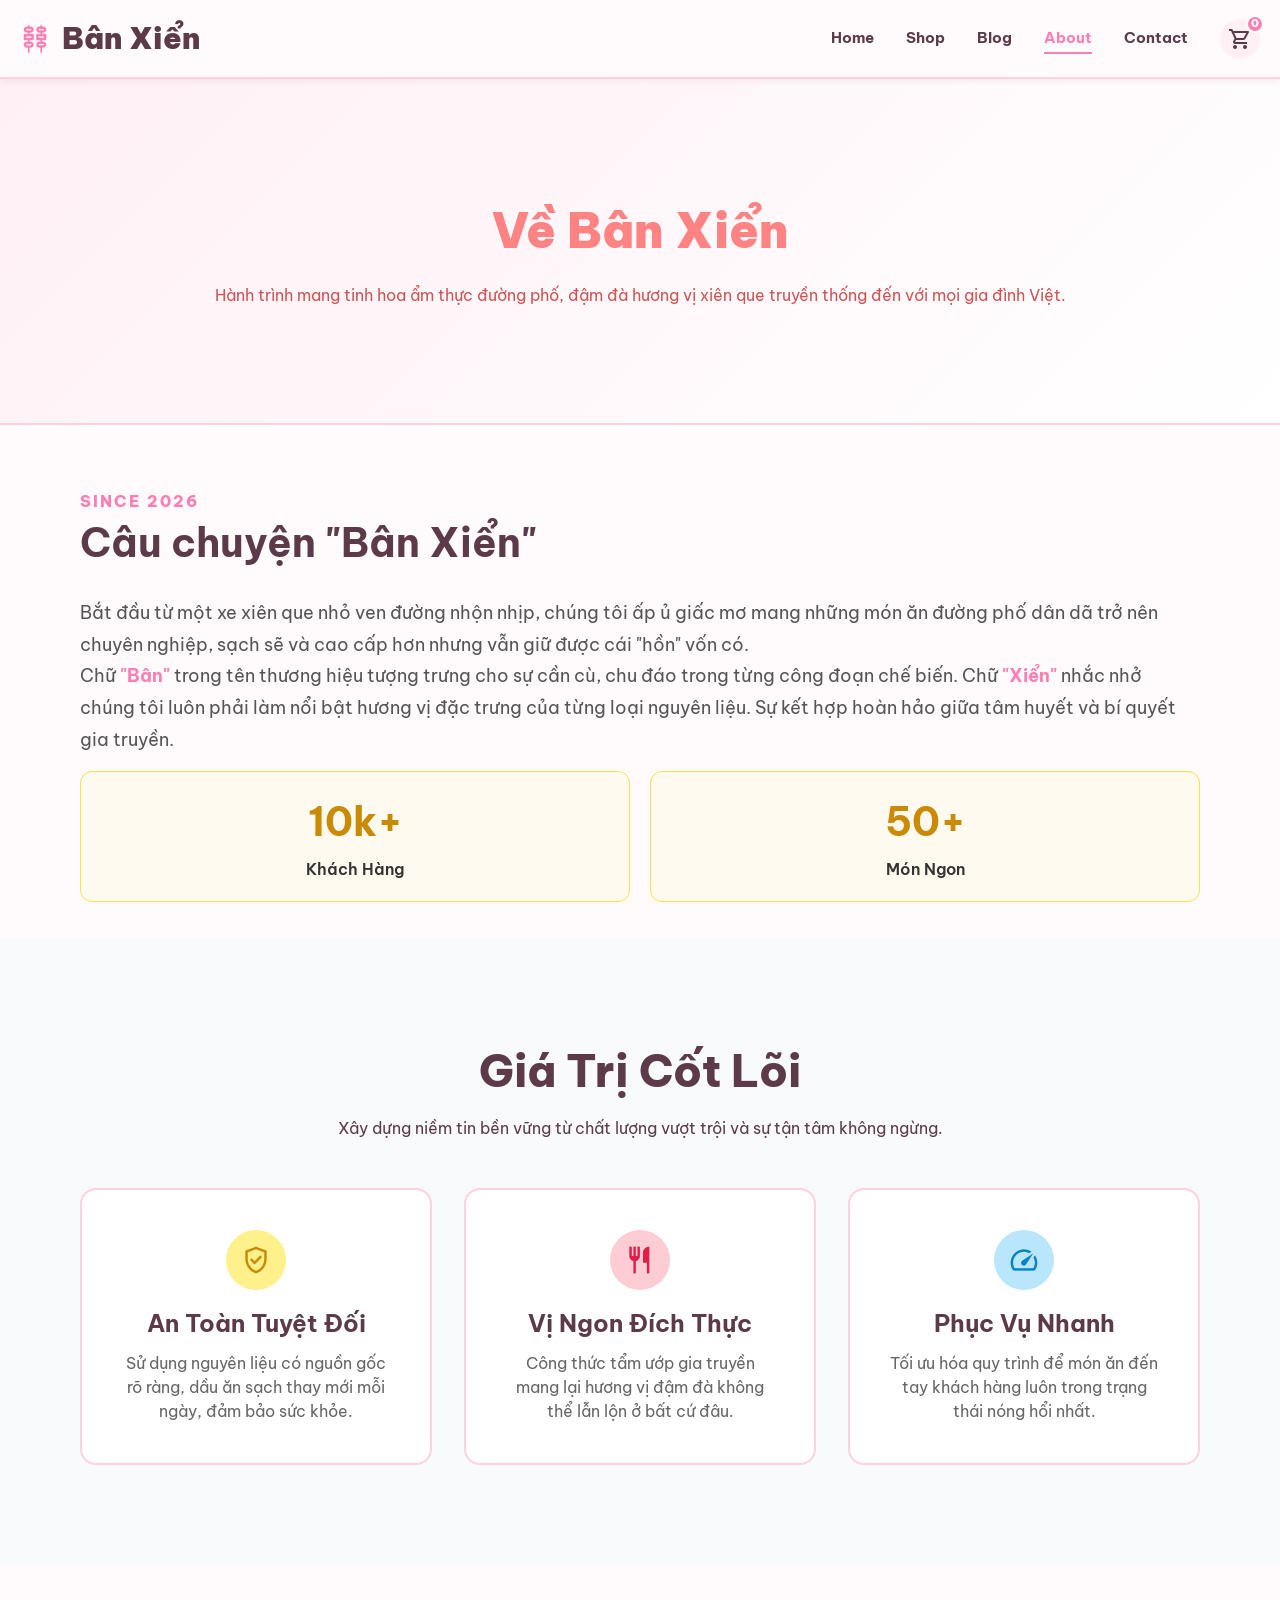
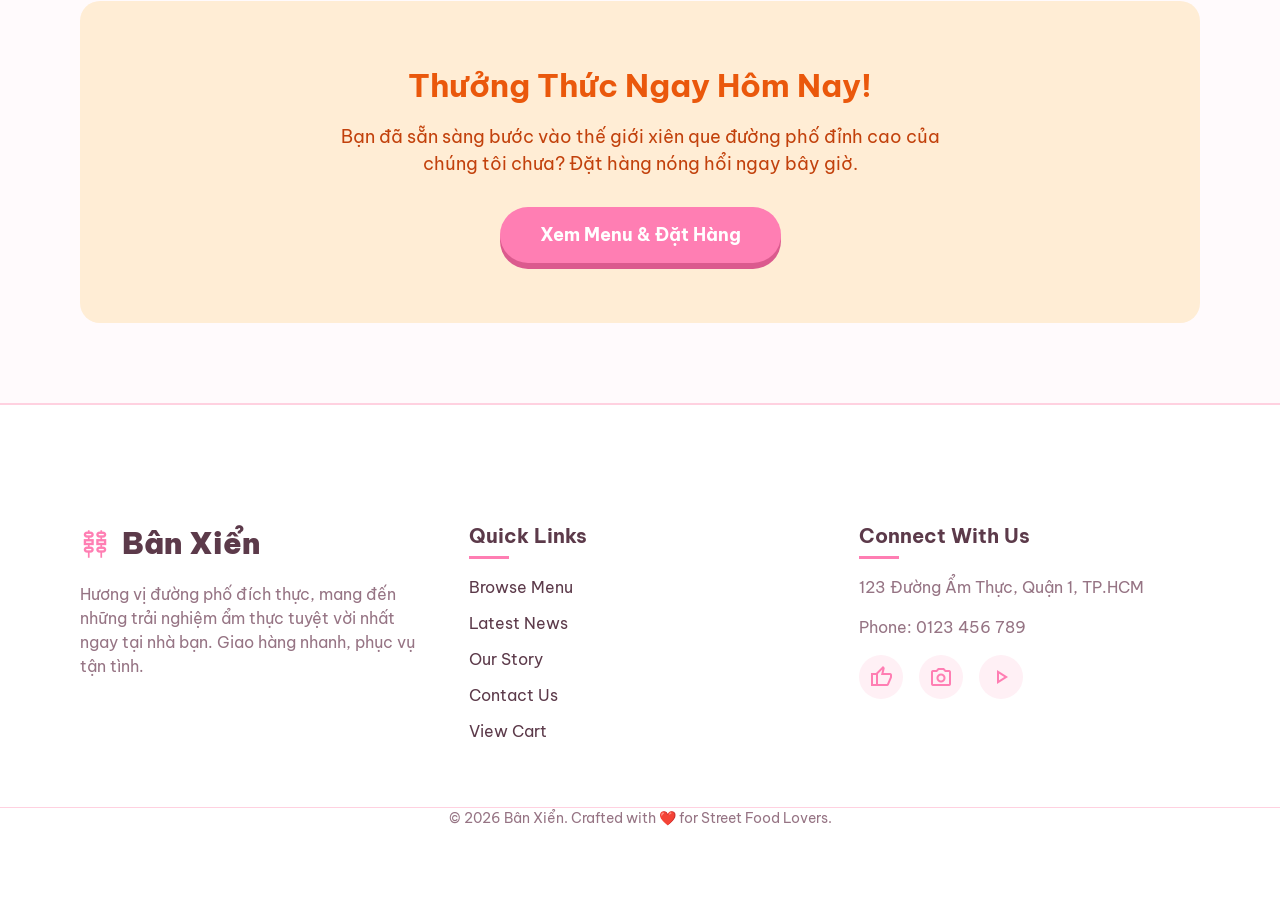
==== src/about.html @ ad4b0586 "refactor: move about.html to src directory and update navigation links in index.html" ====
<!DOCTYPE html>
<html lang="en">

<head>
    <meta charset="utf-8" />
    <meta name="viewport" content="width=device-width, initial-scale=1.0" />
    <title>About Us | Bân Xiển - Story & Brand</title>
    <!-- Fonts -->
    <link href="https://fonts.googleapis.com/css2?family=Be+Vietnam+Pro:wght@400;500;700;800;900&display=swap"
        rel="stylesheet" />
    <link href="https://fonts.googleapis.com/css2?family=Material+Symbols+Outlined:wght,FILL@100..700,0..1&display=swap"
        rel="stylesheet" />
    <!-- Styles -->

    <link rel="stylesheet" href="../style.css" />

</head>

<body>
    <!-- Mobile Menu Overlay -->
    <div class="mobile-menu-overlay" id="menuOverlay"></div>
    <div class="mobile-menu" id="mobileMenu">
        <button class="close-menu" id="closeMenu">
            <span class="material-symbols-outlined">close</span>
        </button>
        <div class="mobile-nav-links">
            <a href="../index.html">Home</a>
            <a href="./shop.html">Shop</a>
            <a href="./blog.html">Blog</a>
            <a href="./about.html" class="active">About</a>
            <a href="./contact.html">Contact</a>
        </div>
    </div>

    <div class="app-wrapper">
        <header class="header">
            <div class="header-container">
                <a href="../index.html" class="logo">
                    <span class="material-symbols-outlined icon-large">kebab_dining</span>
                    <h2>Bân Xiển</h2>
                </a>
                <div class="header-right">
                    <nav class="navbar">
                        <a href="../index.html">Home</a>
                        <a href="./shop.html">Shop</a>
                        <a href="./blog.html">Blog</a>
                        <a href="./about.html" class="active">About</a>
                        <a href="./contact.html">Contact</a>
                    </nav>
                    <div class="header-actions">
                        <a href="./cart.html" class="icon-btn cart-btn">
                            <span class="material-symbols-outlined">shopping_cart</span>
                            <span class="cart-badge">3</span>
                        </a>
                        <button class="menu-toggle" id="openMenu">
                            <span class="material-symbols-outlined">menu_open</span>
                        </button>
                    </div>
                </div>
            </div>
        </header>

        <main class="main-content">
            <header class="page-header">
                <div class="container text-center">
                    <h1>Về Bân Xiển</h1>
                    <p class="mt-2">Hành trình mang tinh hoa ẩm thực đường phố, đậm đà hương vị xiên que truyền thống
                        đến với mọi gia đình Việt.</p>
                </div>
            </header>

            <section class="container section-padding">
                <div class="about-flex" style="align-items: center; gap: 4rem;">
                    <div class="about-content">
                        <span class="text-primary"
                            style="font-weight: 800; letter-spacing: 2px; text-transform: uppercase;">Since 2026</span>
                        <h2 style="font-size: 2.5rem; margin-bottom: 1.5rem;">Câu chuyện "Bân Xiển"</h2>
                        <p style="font-size: 1.1rem; line-height: 1.8; color: #555;">
                            Bắt đầu từ một xe xiên que nhỏ ven đường nhộn nhịp, chúng tôi ấp ủ giấc mơ mang những món ăn
                            đường phố dân dã trở nên chuyên nghiệp, sạch sẽ và cao cấp hơn nhưng vẫn giữ được cái "hồn"
                            vốn có.
                        </p>
                        <p style="font-size: 1.1rem; line-height: 1.8; color: #555;">
                            Chữ <strong class="text-primary">"Bân"</strong> trong tên thương hiệu tượng trưng cho sự cần
                            cù, chu đáo trong từng công đoạn chế
                            biến. Chữ <strong class="text-primary">"Xiển"</strong> nhắc nhở chúng tôi luôn phải làm nổi
                            bật hương vị đặc trưng của từng loại
                            nguyên liệu. Sự kết hợp hoàn hảo giữa tâm huyết và bí quyết gia truyền.
                        </p>
                        <div class="stats-grid mt-2"
                            style="display: grid; grid-template-columns: repeat(2, 1fr); gap: 20px; text-align: center;">
                            <div class="stat-card"
                                style="padding: 20px; background: #fffaf0; border-radius: 12px; border: 1px solid #fde047;">
                                <h3 style="font-size: 2.5rem; color: #ca8a04; margin-bottom: 5px;">10k+</h3>
                                <p style="font-weight: 600; color: #333;">Khách Hàng</p>
                            </div>
                            <div class="stat-card"
                                style="padding: 20px; background: #fffaf0; border-radius: 12px; border: 1px solid #fde047;">
                                <h3 style="font-size: 2.5rem; color: #ca8a04; margin-bottom: 5px;">50+</h3>
                                <p style="font-weight: 600; color: #333;">Món Ngon</p>
                            </div>
                        </div>
                    </div>
                </div>
            </section>

            <section class="section-padding bg-white-section"
                style="background: center/cover url('../assets/img/pattern-dot.png') #f9fafb;">
                <div class="container">
                    <div class="section-header text-center">
                        <h2>Giá Trị Cốt Lõi</h2>
                        <p>Xây dựng niềm tin bền vững từ chất lượng vượt trội và sự tận tâm không ngừng.</p>
                    </div>
                    <div class="features-grid">
                        <div class="feature-card"
                            style="background: white; transform: translateY(0); transition: transform 0.3s, box-shadow 0.3s; border-radius: 16px;">
                            <div class="feature-icon"
                                style="background: #fef08a; width: 60px; height: 60px; display: flex; align-items: center; justify-content: center; border-radius: 50%; margin: 0 auto 15px;">
                                <span class="material-symbols-outlined"
                                    style="color: #ca8a04; font-size: 2rem;">verified_user</span>
                            </div>
                            <h3 style="margin-bottom: 10px;">An Toàn Tuyệt Đối</h3>
                            <p style="color: #666;">Sử dụng nguyên liệu có nguồn gốc rõ ràng, dầu ăn sạch thay mới mỗi
                                ngày, đảm bảo sức khỏe.</p>
                        </div>
                        <div class="feature-card"
                            style="background: white; transform: translateY(0); transition: transform 0.3s, box-shadow 0.3s; border-radius: 16px;">
                            <div class="feature-icon"
                                style="background: #fecdd3; width: 60px; height: 60px; display: flex; align-items: center; justify-content: center; border-radius: 50%; margin: 0 auto 15px;">
                                <span class="material-symbols-outlined"
                                    style="color: #e11d48; font-size: 2rem;">restaurant</span>
                            </div>
                            <h3 style="margin-bottom: 10px;">Vị Ngon Đích Thực</h3>
                            <p style="color: #666;">Công thức tẩm ướp gia truyền mang lại hương vị đậm đà không thể lẫn
                                lộn ở bất cứ đâu.</p>
                        </div>
                        <div class="feature-card"
                            style="background: white; transform: translateY(0); transition: transform 0.3s, box-shadow 0.3s; border-radius: 16px;">
                            <div class="feature-icon"
                                style="background: #bae6fd; width: 60px; height: 60px; display: flex; align-items: center; justify-content: center; border-radius: 50%; margin: 0 auto 15px;">
                                <span class="material-symbols-outlined"
                                    style="color: #0284c7; font-size: 2rem;">speed</span>
                            </div>
                            <h3 style="margin-bottom: 10px;">Phục Vụ Nhanh</h3>
                            <p style="color: #666;">Tối ưu hóa quy trình để món ăn đến tay khách hàng luôn trong trạng
                                thái nóng hổi nhất.</p>
                        </div>
                    </div>
                </div>
            </section>

            <section class="container section-padding text-center">
                <div style="background: #ffedd5; padding: 60px 20px; border-radius: 20px;">
                    <h2 style="font-size: 2rem; color: #ea580c; margin-bottom: 15px;">Thưởng Thức Ngay Hôm Nay!</h2>
                    <p style="max-width: 600px; margin: 0 auto 30px; font-size: 1.1rem; color: #c2410c;">Bạn đã sẵn sàng
                        bước vào thế giới xiên que đường phố đỉnh cao của chúng tôi chưa? Đặt hàng nóng hổi ngay bây
                        giờ.</p>
                    <a href="./shop.html" class="btn btn-primary btn-large"
                        style="padding: 15px 40px; font-size: 1.1rem;">Xem Menu & Đặt Hàng</a>
                </div>
            </section>
        </main>

        <footer class="footer">
            <div class="container footer-grid">
                <div class="footer-col">
                    <div class="logo">
                        <span class="material-symbols-outlined icon-large">kebab_dining</span>
                        <h2>Bân Xiển</h2>
                    </div>
                    <p class="mt-2">Hương vị đường phố đích thực, mang đến những trải nghiệm ẩm thực tuyệt vời nhất ngay
                        tại nhà bạn. Giao hàng nhanh, phục vụ tận tình.</p>
                </div>
                <div class="footer-col">
                    <h3>Quick Links</h3>
                    <div class="footer-links">
                        <a href="./shop.html">Browse Menu</a>
                        <a href="./blog.html">Latest News</a>
                        <a href="./about.html">Our Story</a>
                        <a href="./contact.html">Contact Us</a>
                        <a href="./cart.html">View Cart</a>
                    </div>
                </div>
                <div class="footer-col">
                    <h3>Connect With Us</h3>
                    <p class="mb-2">123 Đường Ẩm Thực, Quận 1, TP.HCM</p>
                    <p class="mb-2">Phone: 0123 456 789</p>
                    <div class="social-icons">
                        <a href="#" class="social-icon"><span class="material-symbols-outlined">thumb_up</span></a>
                        <a href="#" class="social-icon"><span class="material-symbols-outlined">photo_camera</span></a>
                        <a href="#" class="social-icon"><span class="material-symbols-outlined">play_arrow</span></a>
                    </div>
                </div>
            </div>
            <div class="container copyright">
                <p>© 2026 Bân Xiển. Crafted with ❤️ for Street Food Lovers.</p>
            </div>
        </footer>
    </div>

    <script src="../script/script.js"></script>
</body>

</html>
---- style.css ----
/* =======================================================
   1. VARIABLES & RESET
   ======================================================= */
:root {
    --primary: #ff7eb3;
    --primary-hover: #ff5c9d;
    --primary-light: #fff0f5;
    --primary-light-hover: #ffe4ed;

    --bg-main: #fffafc;
    --bg-white: #ffffff;

    --text-dark: #5c3a4a;
    --text-muted: #967484;
    --border-color: #ffd1e0;

    --font-main: 'Be Vietnam Pro', sans-serif;
    --transition: all 0.3s ease;
}

* {
    margin: 0px 0px;
    padding: 0px 0px;
    box-sizing: border-box;
}

body {
    font-family: var(--font-main);
    background-color: var(--bg-main);
    color: var(--text-dark);
    line-height: 1.5;
    overflow-x: hidden;
}

a {
    text-decoration: none;
    color: inherit;
    transition: var(--transition);
}

ul {
    list-style: none;
}

button {
    cursor: pointer;
    border: none;
    background: none;
    font-family: inherit;
    transition: var(--transition);
}

img {
    max-width: 100%;
    height: auto;
    display: block;
}

.container {
    margin: 36px auto;
    padding: 0 20px;
}

/* Utilities */
.text-primary {
    color: var(--primary);
}

.text-center {
    text-align: center;
}

.text-small {
    font-size: 0.875rem;
}

.icon-large {
    font-size: 30px;
}

.flex-between {
    display: flex;
    justify-content: space-between;
    align-items: flex-end;
}

.section-padding {
    padding: 64px 0;
}

.bg-white-section {
    background-color: var(--bg-white);
}

.mt-1 {
    margin-top: 8px;
}

.mt-2 {
    margin-top: 16px;
}

.mb-1 {
    margin-bottom: 8px;
}

.mb-2 {
    margin-bottom: 16px;
}

/* =======================================================
   2. BUTTONS
   ======================================================= */
.btn {
    display: inline-flex;
    align-items: center;
    justify-content: center;
    font-weight: 700;
    border-radius: 9999px;
    /* Pill shape */
    transition: var(--transition);
    gap: 8px;
}

.btn-primary {
    background-color: var(--primary);
    color: white;
    box-shadow: 0 6px 0px #db5a8e;
    transform: translateY(0);
}

.btn-primary:hover {
    background-color: var(--primary-hover);
    transform: translateY(2px);
    box-shadow: 0 4px 0px #db5a8e;
}

.btn-large {
    height: 56px;
    min-width: 160px;
    padding: 0 32px;
    font-size: 1.125rem;
}

.btn-outline {
    height: 36px;
    padding: 0 16px;
    border: 2px solid var(--primary);
    color: var(--primary);
    border-radius: 8px;
}

.btn-outline:hover {
    background-color: var(--primary);
    color: white;
}

.btn-white {
    height: 56px;
    min-width: 180px;
    background-color: white;
    color: var(--primary);
    font-size: 1.125rem;
    box-shadow: 0 6px 0px rgba(0, 0, 0, 0.05);
}

.btn-white:hover {
    background-color: #f8fafc;
}

.icon-btn {
    display: flex;
    align-items: center;
    justify-content: center;
    width: 40px;
    height: 40px;
    border-radius: 50%;
    background-color: var(--primary-light);
    color: var(--text-dark);
}

.icon-btn:hover {
    background-color: var(--primary-light-hover);
}

/* =======================================================
   3. HEADER
   ======================================================= */
.header {
    position: sticky;
    top: 0;
    z-index: 1000;
    background-color: rgba(255, 250, 252, 0.95);
    backdrop-filter: blur(12px);
    border-bottom: 2px solid var(--border-color);
    box-shadow: 0 4px 6px -1px rgba(0, 0, 0, 0.05);
}

.header-container {
    display: flex;
    justify-content: space-between;
    align-items: center;
    padding: 16px 20px;
    max-width: 1440px;
    margin: 0 auto;
}

.logo {
    display: flex;
    align-items: center;
    gap: 12px;
    color: var(--primary);
    font-size: 1.25rem;
}

.logo h2 {
    font-weight: 900;
    color: var(--text-dark);
}

.header-right {
    display: flex;
    align-items: center;
    gap: 32px;
}

.navbar {
    display: none;
    /* Desktop only by default */
}

.navbar a {
    font-weight: 700;
    font-size: 0.9375rem;
    position: relative;
}

.navbar a.active,
.navbar a:hover {
    color: var(--primary);
}

.navbar a::after {
    content: '';
    position: absolute;
    bottom: -4px;
    left: 0;
    width: 0;
    height: 2px;
    background-color: var(--primary);
    transition: width 0.3s ease;
}

.navbar a.active::after,
.navbar a:hover::after {
    width: 100%;
}

.header-actions {
    display: flex;
    gap: 12px;
}

.cart-btn {
    position: relative;
}

.cart-badge {
    position: absolute;
    top: -4px;
    right: -4px;
    display: flex;
    align-items: center;
    justify-content: center;
    width: 18px;
    height: 18px;
    background-color: var(--primary);
    color: white;
    font-size: 11px;
    font-weight: 900;
    border-radius: 50%;
    border: 2px solid white;
}

.menu-toggle {
    display: flex;
    font-size: 28px;
    color: var(--text-dark);
}

/* =======================================================
   4. PRODUCT GRIDS & CARDS
   ======================================================= */
.products-grid {
    display: grid;
    grid-template-columns: repeat(auto-fill, minmax(280px, 1fr));
    gap: 24px;
}

.product-card {
    display: flex;
    flex-direction: column;
    background-color: var(--bg-white);
    border: 2px solid var(--border-color);
    border-radius: 24px;
    overflow: hidden;
    transition: var(--transition);
    height: 100%;
}

.product-card:hover {
    box-shadow: 0 15px 30px -5px rgba(255, 126, 179, 0.25);
    transform: translateY(-8px);
    border-color: var(--primary);
}

.product-image {
    width: 100%;
    aspect-ratio: 1 / 1;
    background-size: cover;
    background-position: center;
    position: relative;
}

.product-badge {
    position: absolute;
    top: 12px;
    left: 12px;
    background: var(--primary);
    color: white;
    padding: 4px 12px;
    border-radius: 99px;
    font-size: 0.75rem;
    font-weight: 700;
}

.product-info {
    padding: 24px;
    display: flex;
    flex-direction: column;
    flex: 1;
    gap: 12px;
}

.product-info h3 {
    font-size: 1.125rem;
    font-weight: 700;
    line-height: 1.3;
}

.product-info p {
    font-size: 0.875rem;
    color: var(--text-muted);
}

.product-bottom {
    display: flex;
    align-items: center;
    justify-content: space-between;
    margin-top: auto;
    padding-top: 16px;
    border-top: 1px dashed var(--border-color);
}

.price {
    font-size: 1.25rem;
    font-weight: 900;
    color: var(--primary);
}

/* =======================================================
   5. FOOTER
   ======================================================= */
.footer {
    background-color: var(--bg-white);
    border-top: 2px solid var(--border-color);
    padding: 80px 0 40px;
    margin-top: 80px;
}

.footer-grid {
    display: grid;
    grid-template-columns: repeat(auto-fit, minmax(250px, 1fr));
    gap: 48px;
    margin-bottom: 64px;
}

.footer-col h3 {
    font-size: 1.25rem;
    font-weight: 700;
    margin-bottom: 24px;
    position: relative;
    display: inline-block;
}

.footer-col h3::after {
    content: '';
    position: absolute;
    bottom: -8px;
    left: 0;
    width: 40px;
    height: 3px;
    background-color: var(--primary);
}

.footer-col p {
    color: var(--text-muted);
}

.footer-links {
    display: flex;
    flex-direction: column;
    gap: 12px;
}

.footer-links a:hover {
    color: var(--primary);
    transform: translateX(5px);
}

.social-icons {
    display: flex;
    gap: 16px;
}

.social-icon {
    width: 44px;
    height: 44px;
    border-radius: 50%;
    background-color: var(--primary-light);
    color: var(--primary);
    display: flex;
    align-items: center;
    justify-content: center;
    font-size: 20px;
}

.social-icon:hover {
    background-color: var(--primary);
    color: white;
    transform: translateY(-4px);
}

.copyright {
    text-align: center;
    padding-top: 40px;
    border-top: 1px solid var(--border-color);
    color: var(--text-muted);
    font-size: 0.875rem;
}

/* =======================================================
   6. BREADCRUMBS & SECTION HEADERS
   ======================================================= */
.page-header {
    background: linear-gradient(135deg, var(--primary-light) 0%, #fff 100%);
    padding: 80px 0;
    text-align: center;
    margin-bottom: 64px;
    border-bottom: 2px solid var(--border-color);
}

.page-header h1 {
    font-size: 3rem;
    font-weight: 900;
    color: rgb(255, 131, 131);
}

.page-header p {
    color: rgb(209, 83, 83);
}

.section-header {
    text-align: center;
    max-width: 700px;
    margin: 0 auto 48px;
}

.section-header h2 {
    font-size: 2.25rem;
    font-weight: 800;
    margin-bottom: 12px;
}

/* =======================================================
   7. EXTRACTED INLINE STYLES
   ======================================================= */
.cart-table {
    width: 100%;
    border-collapse: collapse;
}

.cart-table th {
    text-align: left;
    padding: 16px;
    border-bottom: 2px solid var(--border-color);
    color: var(--text-muted);
    text-transform: uppercase;
    font-size: 0.75rem;
    letter-spacing: 1px;
}

.cart-table td {
    padding: 24px 16px;
    border-bottom: 1px solid var(--border-color);
}

.cart-item-detail {
    display: flex;
    align-items: center;
    gap: 16px;
}

.cart-item-img {
    width: 80px;
    height: 80px;
    border-radius: 16px;
    background-size: cover;
    background-position: center;
}

.cart-item-info h4 {
    font-size: 1.125rem;
    font-weight: 700;
}

.remove-btn {
    color: var(--text-muted);
    font-size: 0.875rem;
    display: flex;
    align-items: center;
    gap: 4px;
    margin-top: 4px;
}

.remove-btn:hover {
    color: #ef4444;
}

.summary-row {
    display: flex;
    justify-content: space-between;
    margin-bottom: 16px;
}

.summary-total {
    border-top: 2px dashed var(--border-color);
    padding-top: 24px;
    margin-top: 24px;
    font-size: 1.5rem;
    font-weight: 900;
    color: var(--primary);
}

.contact-item {
    display: flex;
    gap: 16px;
    margin-bottom: 32px;
}

.contact-item .icon-box {
    width: 56px;
    height: 56px;
    border-radius: 16px;
    background: var(--primary-light);
    color: var(--primary);
    display: flex;
    align-items: center;
    justify-content: center;
    font-size: 24px;
    flex-shrink: 0;
}

.contact-item h3 {
    font-size: 1.125rem;
    font-weight: 700;
    margin-bottom: 4px;
}

.contact-item p {
    color: var(--text-muted);
}

.form-grid {
    display: grid;
    grid-template-columns: repeat(2, 1fr);
    gap: 24px;
}

.form-group {
    display: flex;
    flex-direction: column;
    gap: 8px;
    margin-bottom: 24px;
}

.form-group label {
    font-weight: 700;
    font-size: 0.9375rem;
}

.form-group input,
.form-group textarea {
    padding: 16px;
    border-radius: 12px;
    border: 2px solid var(--border-color);
    background: var(--bg-main);
    font-family: inherit;
    transition: var(--transition);
}

.form-group input:focus,
.form-group textarea:focus {
    border-color: var(--primary);
    outline: none;
    background: white;
}

.hero-section {
    padding-bottom: 0;
}

.hero-card {
    background-image: linear-gradient(rgba(0, 0, 0, 0.4), rgba(0, 0, 0, 0.6)), url('assets/img_banner/herobanner.avif');
    min-height: 100vh;
    display: flex;
    align-items: center;
    justify-content: center;
    text-align: center;
    background-size: cover;
    background-position: center;
}

.hero-content {
    max-width: 800px;
    color: white;
    padding: 60px;
}

.hero-content h1 {
    font-size: 3.5rem;
    font-weight: 900;
    margin-bottom: 20px;
    line-height: 1.1;
}

.hero-content p {
    font-size: 1.25rem;
    margin-bottom: 32px;
    opacity: 0.9;
}

.features-grid {
    display: grid;
    grid-template-columns: repeat(auto-fit, minmax(280px, 1fr));
    gap: 32px;
}

.feature-card {
    background: white;
    padding: 40px;
    border-radius: 32px;
    text-align: center;
    border: 2px solid var(--border-color);
    transition: var(--transition);
}

.feature-card:hover {
    transform: translateY(-10px);
    border-color: var(--primary);
    box-shadow: 0 20px 40px rgba(255, 126, 179, 0.15);
}

.feature-icon {
    width: 80px;
    height: 80px;
    background: var(--primary-light);
    color: var(--primary);
    border-radius: 24px;
    display: flex;
    align-items: center;
    justify-content: center;
    margin: 0 auto 24px;
    font-size: 40px;
}

.feature-card h3 {
    font-size: 1.5rem;
    margin-bottom: 12px;
}

.promo-banner {
    position: relative;
    display: flex;
    justify-content: center;
    align-items: center;
    margin: 20px 20px;
    padding: 32px 32px;
    border-radius: 32px;
    background: linear-gradient(135deg, #ff9a9e 0%, var(--primary) 100%);
    color: white;
    overflow: hidden;
    transition: all 0.4s cubic-bezier(0.34, 1.56, 0.64, 1);
    box-shadow: 0 10px 20px rgba(255, 126, 179, 0.3);
}

.promo-banner:hover {
    transform: translateY(-8px) scale(1.02);
    box-shadow: 0 20px 25px -5px rgba(255, 126, 179, 0.4);
}

.promo-pattern {
    position: absolute;
    inset: 0;
    opacity: 0.2;
    background-image: radial-gradient(circle at 2px 2px, white 1px, transparent 0);
    background-size: 24px 24px;
}

.promo-content {
    position: relative;
    z-index: 10;
    display: flex;
    flex-direction: column;
    align-items: center;
    text-align: center;
    gap: 32px;
}

@media (min-width: 768px) {
    .promo-content {
        flex-direction: row;
        justify-content: space-between;
        text-align: left;
    }
}


.promo-badge {
    display: inline-block;
    padding: 4px 12px;
    margin-bottom: 16px;
    border-radius: 36px;
    background-color: rgba(255, 255, 255, 0.2);
    font-size: 0.875rem;
    font-weight: 700;
    backdrop-filter: blur(4px);
}

.promo-text {
    margin-top: 20px;
}

.promo-text h2 {
    font-size: 1.875rem;
    font-weight: 900;
    margin-bottom: 16px;
    line-height: 1.2;
}

@media (min-width: 768px) {
    .promo-text h2 {
        font-size: 3rem;
    }
}

.promo-text p {
    font-size: 1.125rem;
    color: rgba(255, 255, 255, 0.9);
    margin-bottom: 16px;

}


.product-detail-flex {
    display: flex;
    gap: 48px;
    flex-wrap: wrap;
}

.product-gallery {
    flex: 1;
    min-width: 300px;
}

.main-image {
    width: 100%;
    aspect-ratio: 1 / 1;
    border-radius: 32px;
    background-image: url('assets/img/xienganuong.jpg');
    background-size: cover;
    background-position: center;
    margin-bottom: 16px;
    border: 2px solid var(--border-color);
}

.thumbnail-list {
    display: flex;
    gap: 12px;
}

.thumb {
    width: 80px;
    height: 80px;
    border-radius: 12px;
    background-size: cover;
    background-position: center;
    cursor: pointer;
    border: 2px solid var(--border-color);
    transition: var(--transition);
}

.thumb:hover {
    border-color: var(--primary);
}

.product-content {
    flex: 1;
    min-width: 300px;
}

.product-content h1 {
    font-size: 2.5rem;
    font-weight: 900;
    margin-bottom: 8px;
}

.rating {
    color: #f59e0b;
    display: flex;
    align-items: center;
    gap: 4px;
    margin-bottom: 16px;
}

.product-price {
    font-size: 2rem;
    font-weight: 900;
    color: var(--primary);
    margin-bottom: 24px;
}

.product-desc {
    font-size: 1.125rem;
    color: var(--text-muted);
    margin-bottom: 32px;
    line-height: 1.6;
}

.qty-selector {
    display: flex;
    align-items: center;
    gap: 16px;
    margin-bottom: 32px;
}

.qty-input {
    display: flex;
    align-items: center;
    border: 2px solid var(--border-color);
    border-radius: 12px;
    padding: 8px;
}

.qty-input button {
    width: 32px;
    height: 32px;
    font-size: 20px;
    font-weight: 700;
}

.qty-input input {
    width: 40px;
    text-align: center;
    border: none;
    font-family: inherit;
    font-weight: 700;
    background: transparent;
}

.filter-btn {
    padding: 8px 24px;
    border: 2px solid var(--border-color);
    border-radius: 99px;
    font-weight: 700;
    color: var(--text-muted);
    margin-right: 8px;
    margin-bottom: 8px;
}

.filter-btn.active {
    background: var(--primary);
    color: white;
    border-color: var(--primary);
}

.pagination .page-link {
    width: 50px;
    height: 50px;
    display: inline-flex;
    align-items: center;
    justify-content: center;
    border-radius: 16px;
    background: white;
    border: 2px solid var(--border-color);
    font-weight: 700;
    margin: 0 4px;
    transition: var(--transition);
}

.pagination .page-link.active,
.pagination .page-link:hover {
    background: var(--primary);
    color: white;
    border-color: var(--primary);
}

.banner-section {
    display: grid;
    grid-template-columns: repeat(3, 1fr);
    gap: 20px;
    margin-top: 20px;
}

.banner-card {
    border-radius: 24px;
    padding: 20px;
    color: white;
    background-size: cover;
    background-position: center;
    min-height: 180px;
    display: flex;
    flex-direction: column;
    justify-content: center;
    cursor: pointer;
    transition: all 0.4s cubic-bezier(0.34, 1.56, 0.64, 1);
    box-shadow: 0 4px 6px -1px rgba(0, 0, 0, 0.1);
    border: 4px solid white;
}

.banner-card:hover {
    transform: translateY(-8px) scale(1.02);
    box-shadow: 0 20px 25px -5px rgba(255, 126, 179, 0.4);
}

.banner-card h3 {
    margin-top: 0;
    margin-bottom: 8px;
    font-size: 1.5rem;
}

.banner-card p {
    margin: 0;
    font-size: 1rem;
}

.banner-discount {
    background-image: linear-gradient(rgba(0, 0, 0, 0.5), rgba(0, 0, 0, 0.5)), url('assets/img/cavienchien.jpg');
}

.banner-streetfood {
    background-image: linear-gradient(rgba(0, 0, 0, 0.5), rgba(0, 0, 0, 0.5)), url('assets/img/nemchuaran.jpg');
}

.banner-delivery {
    background-image: linear-gradient(rgba(0, 0, 0, 0.5), rgba(0, 0, 0, 0.5)), url('assets/img/grabfood.jpg');
}

.cart-flex {
    display: flex;
    gap: 40px;
    align-items: flex-start;
}

.cart-items {
    flex: 2;
    overflow-x: auto;
}

.cart-summary {
    flex: 1;
    background: var(--bg-white);
    padding: 32px;
    border-radius: 24px;
    border: 2px solid var(--border-color);
}

.cart-summary h2 {
    font-size: 1.5rem;
    font-weight: 800;
    margin-bottom: 24px;
}

.payment-methods {
    display: flex;
    gap: 12px;
    justify-content: center;
    color: var(--text-muted);
}

.payment-methods span {
    font-size: 32px;
}

/* =======================================================
   7. RESPONSIVE MEDIA QUERIES
   ======================================================= */

/* Tablet Specific (min-width: 768px) and (max-width: 1023px) */
@media (min-width: 768px) and (max-width: 1023px) {
    .container {
        padding: 10px 40px;
    }

    .navbar {
        display: flex;
        align-items: center;
        gap: 20px;
    }

    .menu-toggle {
        display: none;
    }

    .hero-content h1 {
        font-size: 3rem;
    }

    .section-header h2 {
        font-size: 2.5rem;
    }

    .mobile-menu {
        display: none;
    }

    .banner-section {
        grid-template-columns: repeat(2, 1fr);
    }

    .products-grid {
        grid-template-columns: repeat(2, 1fr);
    }

    .cart-flex,
    .product-detail-flex {
        flex-direction: column;
    }

    .cart-items {
        width: 100%;
        flex: none;
    }

    .cart-summary {
        width: 100%;
        flex: none;
    }
}

/* Desktop & Up (min-width: 1024px) */
@media (min-width: 1024px) {
    .container {
        padding: 0 80px;
    }

    .navbar {
        display: flex;
        align-items: center;
        gap: 32px;
    }

    .menu-toggle {
        display: none;
    }

    .mobile-menu {
        display: none;
    }

    .hero-content h1 {
        font-size: 3.5rem;
    }

    .section-header h2 {
        font-size: 2.75rem;
    }

    .products-grid {
        grid-template-columns: repeat(4, 1fr);
    }
}

/* Mobile Specific (max-width: 767px) */
@media (max-width: 767px) {
    .header-container {
        padding: 12px 16px;
    }

    .logo {
        font-size: 1rem;
    }

    .logo h2 {
        font-size: 1.125rem;
    }

    .hero-content h1 {
        font-size: 2.25rem;
        padding: 20px 0px;
    }

    .hero-content p {
        font-size: 1rem;
    }

    .hero-btns {
        display: flex;
        flex-direction: column;
        gap: 12px;
    }

    .section-padding {
        padding: 48px 16px;
    }

    .footer-grid {
        grid-template-columns: 1fr;
        gap: 32px;
        text-align: center;
    }

    .footer-col h3::after {
        left: 50%;
        transform: translateX(-50%);
    }

    .social-icons {
        justify-content: center;
    }

    /* Mobile Menu Drawer */
    .mobile-menu {
        position: fixed;
        top: 0;
        right: -100%;
        width: 80%;
        max-width: 300px;
        height: 100vh;
        background-color: var(--bg-white);
        z-index: 2000;
        padding: 40px 20px;
        box-shadow: -10px 0 30px rgba(0, 0, 0, 0.1);
        transition: right 0.4s cubic-bezier(0.65, 0.05, 0.36, 1);
        display: flex;
        flex-direction: column;
        gap: 24px;
    }

    .mobile-menu.active {
        right: 0;
    }

    .mobile-menu-overlay {
        position: fixed;
        top: 0;
        left: 0;
        width: 100%;
        height: 100vh;
        background-color: rgba(0, 0, 0, 0.5);
        z-index: 1999;
        display: none;
    }

    .mobile-menu-overlay.active {
        display: block;
    }

    .mobile-nav-links {
        display: flex;
        flex-direction: column;
        gap: 20px;
    }

    .mobile-nav-links a {
        font-size: 1.25rem;
        font-weight: 800;
        color: var(--text-dark);
        padding: 12px 0;
        border-bottom: 2px solid var(--border-color);
    }

    .mobile-nav-links a:hover {
        color: var(--primary);
        padding-left: 12px;
    }

    .close-menu {
        align-self: flex-end;
        font-size: 32px;
        color: var(--text-dark);
        margin-bottom: 20px;
    }

    .products-grid {
        grid-template-columns: 1fr;
    }

    .banner-section {
        grid-template-columns: 1fr;
    }

    .form-grid {
        grid-template-columns: 1fr;
    }

    .product-detail-flex {
        flex-direction: column;
        gap: 24px;
    }

    .cart-flex {
        flex-direction: column;
        gap: 24px;
    }

    .cart-items {
        width: 100%;
        flex: none;
        overflow-x: auto;
    }

    .cart-summary {
        width: 100%;
        flex: none;
        padding: 24px 16px;
    }

    .flex-between {
        flex-direction: column;
        align-items: flex-start;
        gap: 16px;
    }

    .cart-table th,
    .cart-table td {
        min-width: 120px;
        padding: 12px 8px;
    }
}
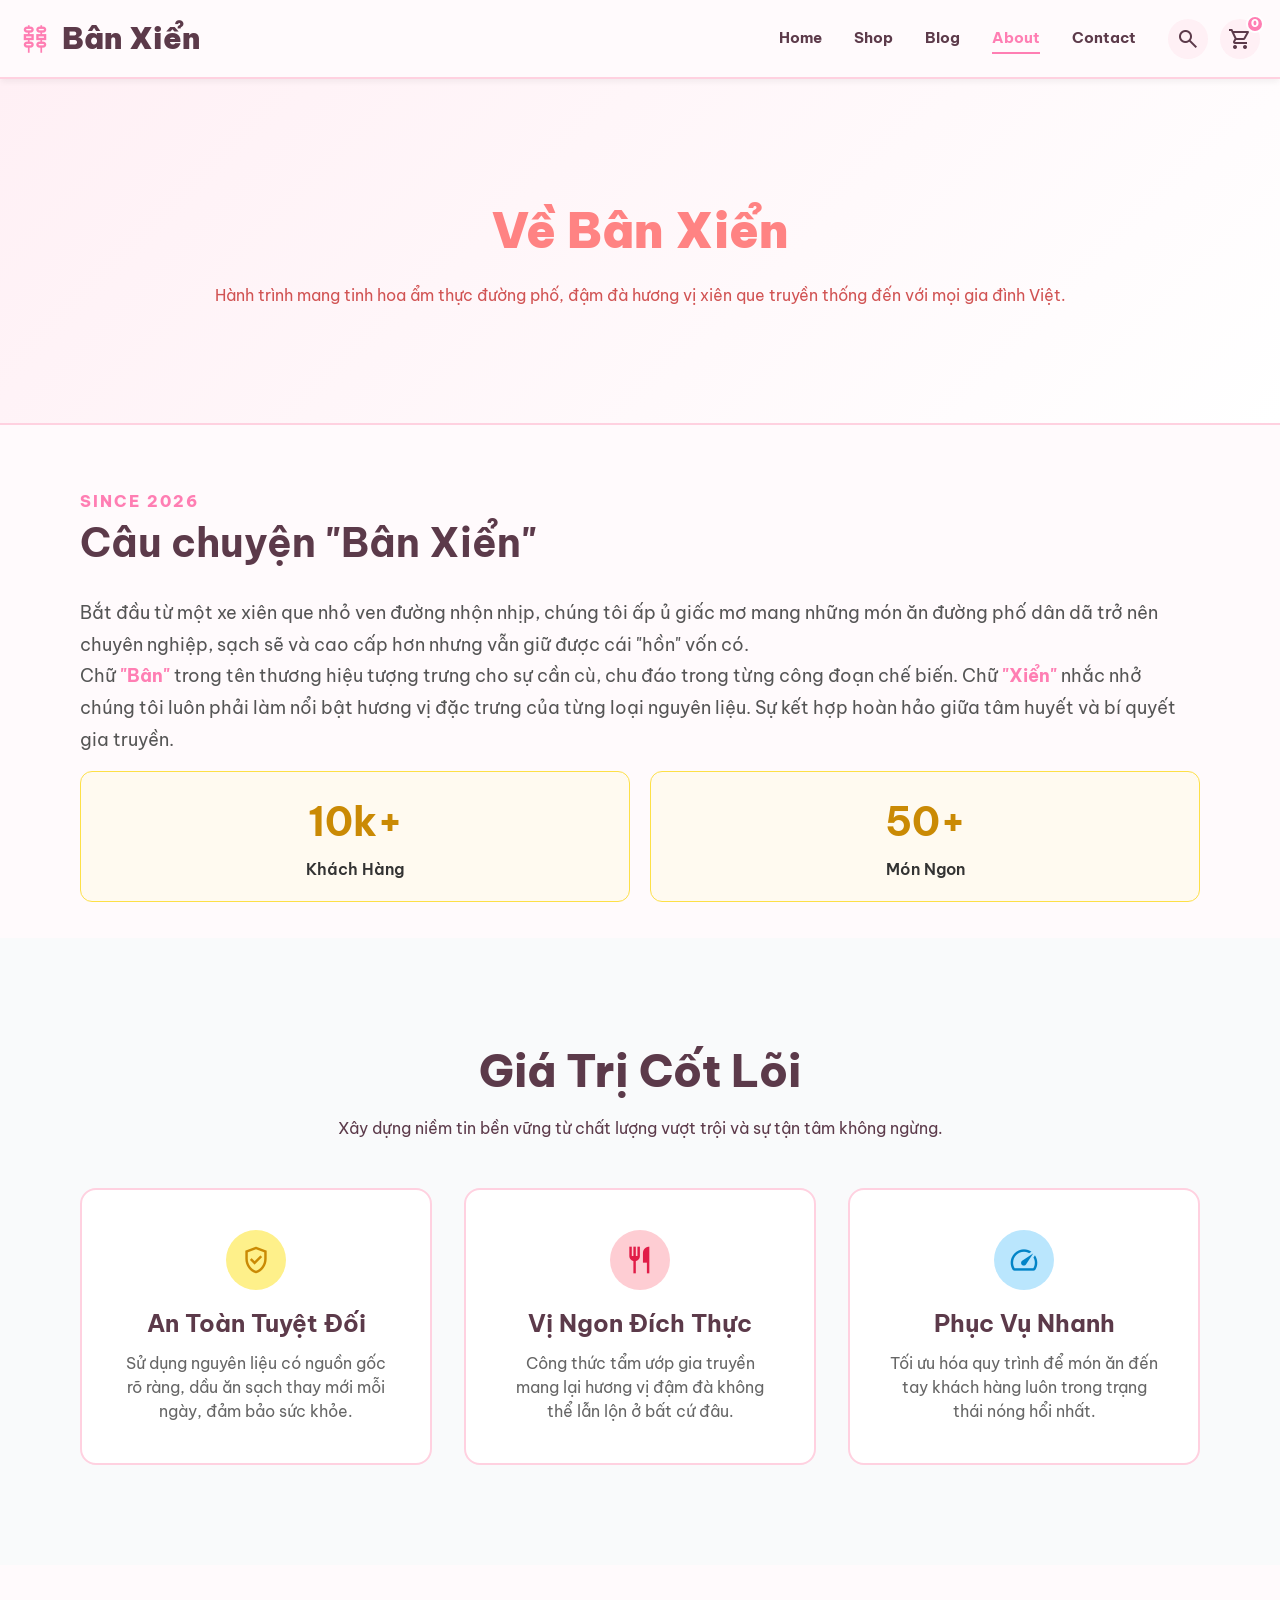
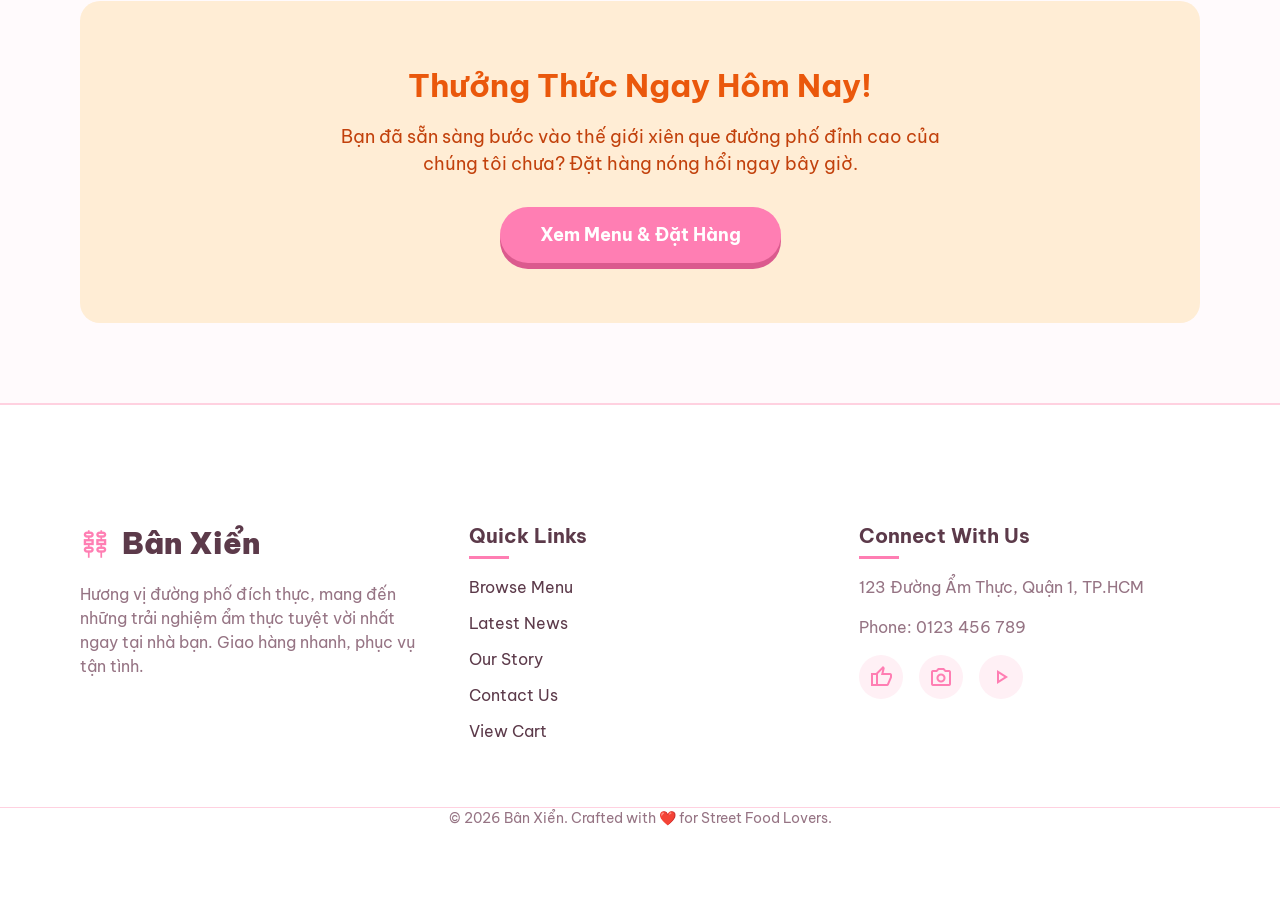
==== commit 065995c8: "fix" ====
--- a/src/about.html
+++ b/src/about.html
@@ -48,6 +48,9 @@
                         <a href="./contact.html">Contact</a>
                     </nav>
                     <div class="header-actions">
+                        <button class="icon-btn search-btn">
+                            <span class="material-symbols-outlined">search</span>
+                        </button>
                         <a href="./cart.html" class="icon-btn cart-btn">
                             <span class="material-symbols-outlined">shopping_cart</span>
                             <span class="cart-badge">3</span>
